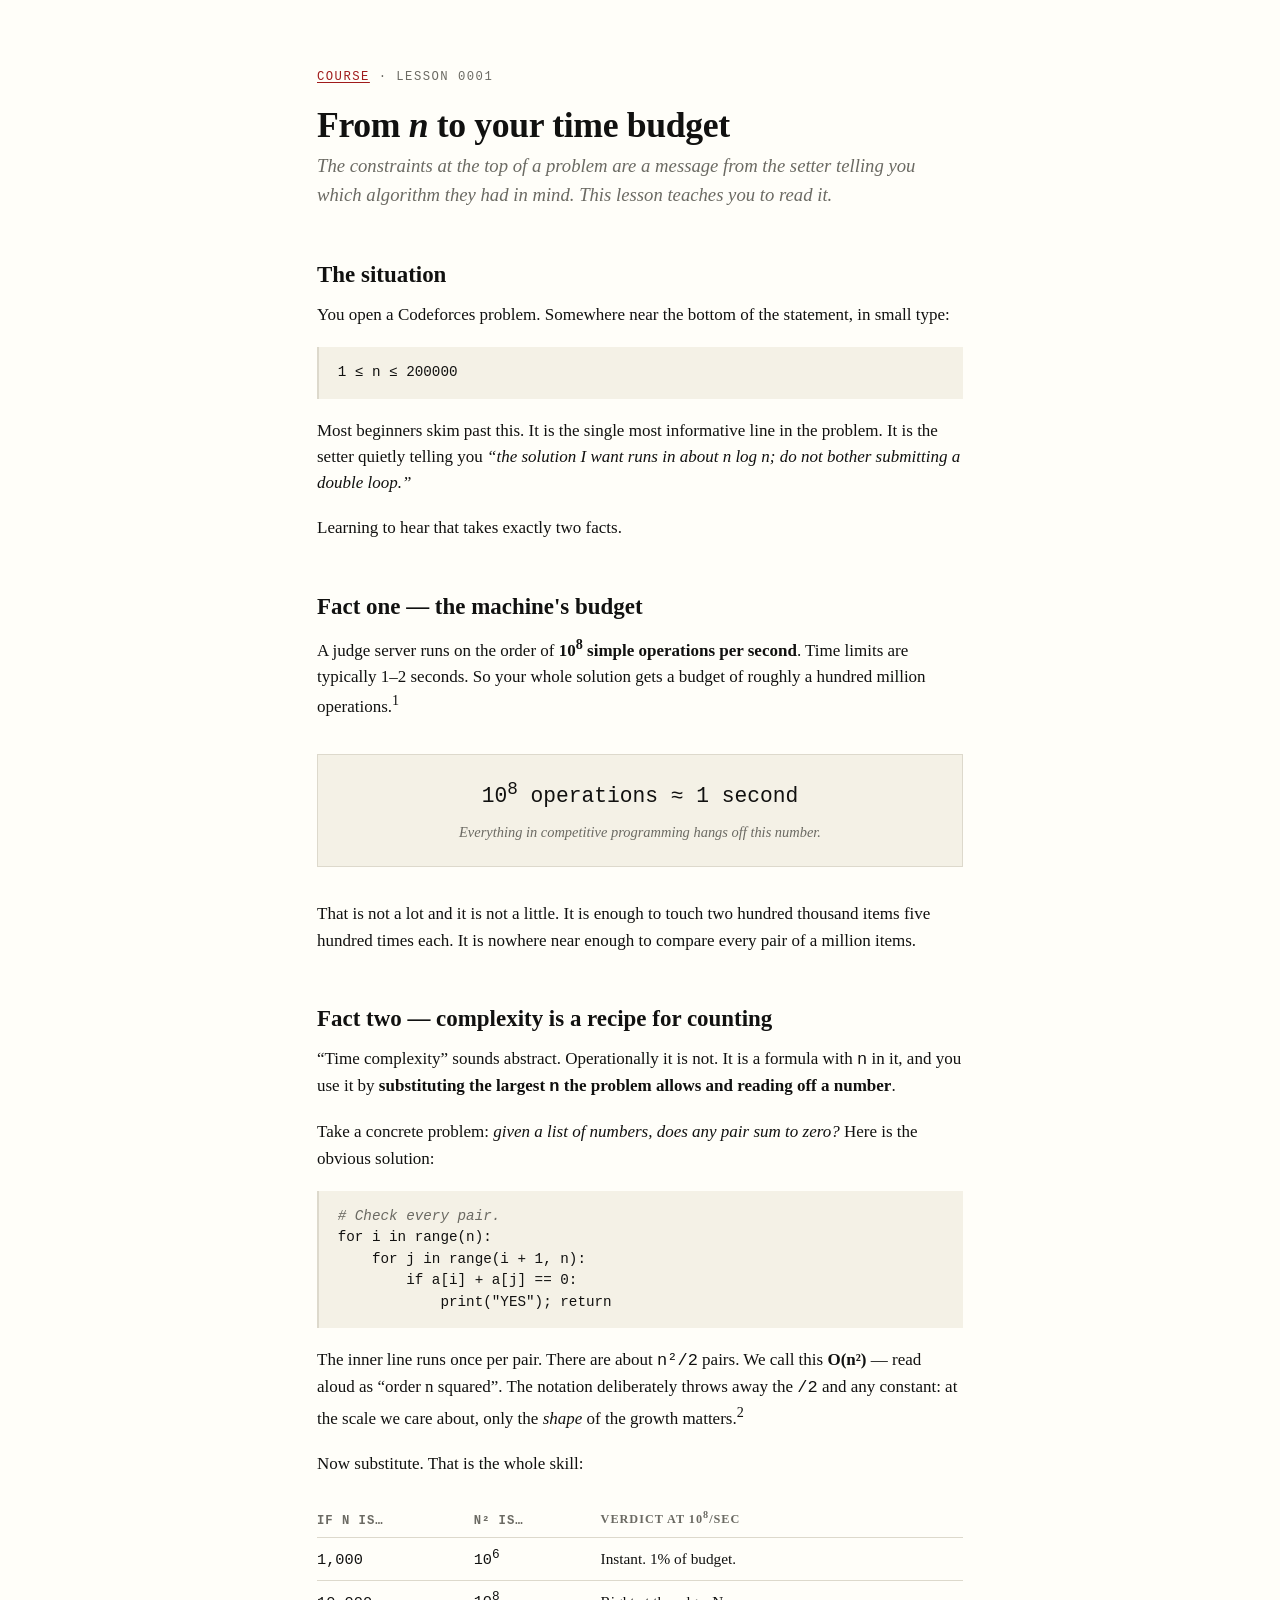
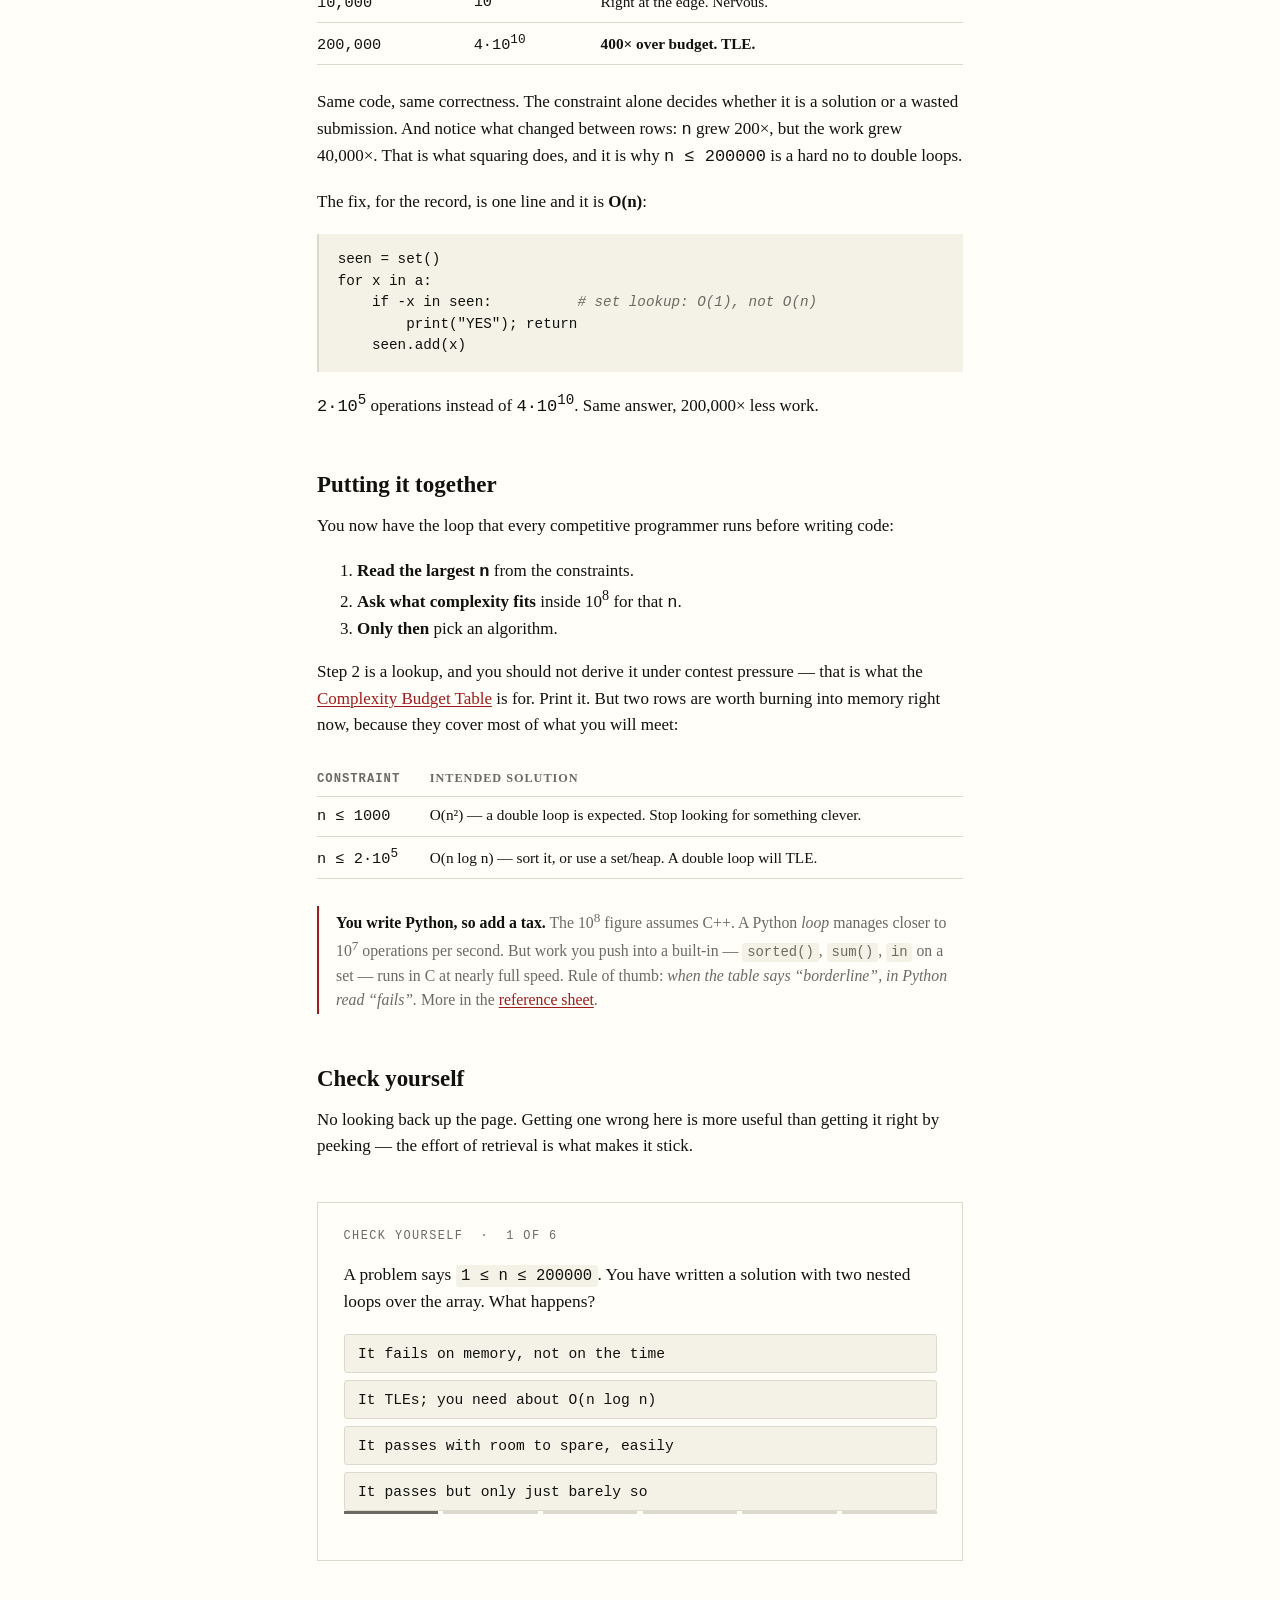
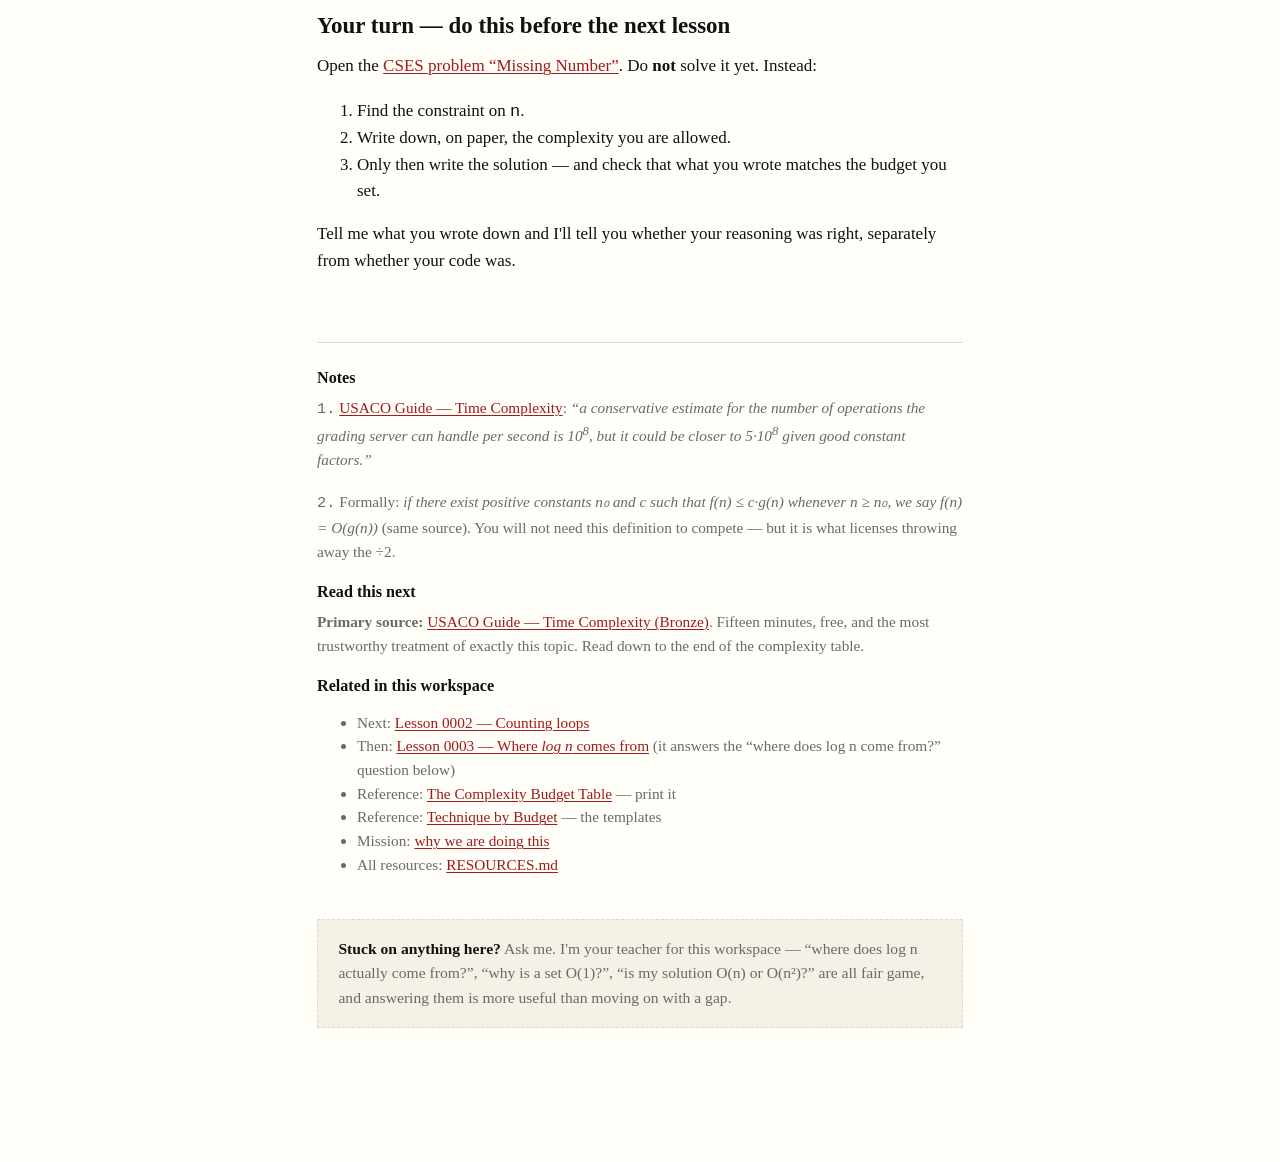
==== lessons/0001-from-n-to-your-time-budget.html @ 490d32ed "Initial app" ====
<!DOCTYPE html>
<html lang="en">
<head>
<meta charset="utf-8">
<meta name="viewport" content="width=device-width, initial-scale=1">
<title>Lesson 0001 · From n to your time budget</title>
<link rel="stylesheet" href="../assets/lesson.css">
<link rel="stylesheet" href="../assets/quiz.css">
</head>
<body>

<p class="eyebrow"><a href="../index.html">Course</a> · Lesson 0001</p>
<h1>From <em>n</em> to your time budget</h1>
<p class="subtitle">The constraints at the top of a problem are a message from the setter telling you which algorithm they had in mind. This lesson teaches you to read it.</p>

<h2>The situation</h2>

<p>You open a Codeforces problem. Somewhere near the bottom of the statement, in small type:</p>

<pre><code>1 ≤ n ≤ 200000</code></pre>

<p>Most beginners skim past this. It is the single most informative line in the problem. It is the setter quietly telling you <em>“the solution I want runs in about n log n; do not bother submitting a double loop.”</em></p>

<p>Learning to hear that takes exactly two facts.</p>

<h2>Fact one — the machine's budget</h2>

<p>A judge server runs on the order of <strong>10<sup>8</sup> simple operations per second</strong>. Time limits are typically 1–2 seconds. So your whole solution gets a budget of roughly a hundred million operations.<sup>1</sup></p>

<div class="keystone">
  <span class="big">10<sup>8</sup> operations ≈ 1 second</span>
  <span class="cap">Everything in competitive programming hangs off this number.</span>
</div>

<p>That is not a lot and it is not a little. It is enough to touch two hundred thousand items five hundred times each. It is nowhere near enough to compare every pair of a million items.</p>

<h2>Fact two — complexity is a recipe for counting</h2>

<p>“Time complexity” sounds abstract. Operationally it is not. It is a formula with <span class="mono">n</span> in it, and you use it by <strong>substituting the largest <span class="mono">n</span> the problem allows and reading off a number</strong>.</p>

<p>Take a concrete problem: <em>given a list of numbers, does any pair sum to zero?</em> Here is the obvious solution:</p>

<pre><code><span class="cmt"># Check every pair.</span>
for i in range(n):
    for j in range(i + 1, n):
        if a[i] + a[j] == 0:
            print("YES"); return</code></pre>

<p>The inner line runs once per pair. There are about <span class="mono">n²/2</span> pairs. We call this <strong>O(n²)</strong> — read aloud as “order n squared”. The notation deliberately throws away the <span class="mono">/2</span> and any constant: at the scale we care about, only the <em>shape</em> of the growth matters.<sup>2</sup></p>

<p>Now substitute. That is the whole skill:</p>

<div class="table-scroll">
<table>
  <thead><tr><th class="num">If n is…</th><th class="num">n² is…</th><th>Verdict at 10<sup>8</sup>/sec</th></tr></thead>
  <tbody>
    <tr><td class="num">1,000</td><td class="num">10<sup>6</sup></td><td>Instant. 1% of budget.</td></tr>
    <tr><td class="num">10,000</td><td class="num">10<sup>8</sup></td><td>Right at the edge. Nervous.</td></tr>
    <tr><td class="num">200,000</td><td class="num">4·10<sup>10</sup></td><td><strong>400× over budget. TLE.</strong></td></tr>
  </tbody>
</table>
</div>

<p>Same code, same correctness. The constraint alone decides whether it is a solution or a wasted submission. And notice what changed between rows: <span class="mono">n</span> grew 200×, but the work grew 40,000×. That is what squaring does, and it is why <span class="mono">n ≤ 200000</span> is a hard no to double loops.</p>

<p>The fix, for the record, is one line and it is <strong>O(n)</strong>:</p>

<pre><code>seen = set()
for x in a:
    if -x in seen:          <span class="cmt"># set lookup: O(1), not O(n)</span>
        print("YES"); return
    seen.add(x)</code></pre>

<p><span class="mono">2·10<sup>5</sup></span> operations instead of <span class="mono">4·10<sup>10</sup></span>. Same answer, 200,000× less work.</p>

<h2>Putting it together</h2>

<p>You now have the loop that every competitive programmer runs before writing code:</p>

<ol>
  <li><strong>Read the largest <span class="mono">n</span></strong> from the constraints.</li>
  <li><strong>Ask what complexity fits</strong> inside 10<sup>8</sup> for that <span class="mono">n</span>.</li>
  <li><strong>Only then</strong> pick an algorithm.</li>
</ol>

<p>Step 2 is a lookup, and you should not derive it under contest pressure — that is what the <a href="../reference/complexity-budget.html">Complexity Budget Table</a> is for. Print it. But two rows are worth burning into memory right now, because they cover most of what you will meet:</p>

<div class="table-scroll">
<table>
  <thead><tr><th class="num">Constraint</th><th>Intended solution</th></tr></thead>
  <tbody>
    <tr><td class="num">n ≤ 1000</td><td>O(n²) — a double loop is expected. Stop looking for something clever.</td></tr>
    <tr><td class="num">n ≤ 2·10<sup>5</sup></td><td>O(n log n) — sort it, or use a set/heap. A double loop will TLE.</td></tr>
  </tbody>
</table>
</div>

<p class="note">
<strong>You write Python, so add a tax.</strong> The 10<sup>8</sup> figure assumes C++. A Python <em>loop</em> manages closer to 10<sup>7</sup> operations per second. But work you push into a built-in — <code>sorted()</code>, <code>sum()</code>, <code>in</code> on a set — runs in C at nearly full speed. Rule of thumb: <em>when the table says “borderline”, in Python read “fails”.</em> More in the <a href="../reference/complexity-budget.html#the-python-tax">reference sheet</a>.
</p>

<h2>Check yourself</h2>

<p>No looking back up the page. Getting one wrong here is more useful than getting it right by peeking — the effort of retrieval is what makes it stick.</p>

<div class="quiz" data-quiz='[
  {
    "q": "A problem says <code>1 ≤ n ≤ 200000</code>. You have written a solution with two nested loops over the array. What happens?",
    "opts": [
      "It TLEs; you need about O(n log n)",
      "It passes with room to spare, easily",
      "It passes but only just barely so",
      "It fails on memory, not on the time"
    ],
    "a": 0,
    "why": "n² = 4·10<sup>10</sup>, roughly 400× the ~10<sup>8</sup> budget — and that is before Python&rsquo;s own tax. n ≤ 2·10<sup>5</sup> is the classic signal for an O(n log n) intended solution."
  },
  {
    "q": "A problem says <code>1 ≤ n ≤ 1000</code>. What is the setter most likely telling you?",
    "opts": [
      "A double loop is the intended solution",
      "You must find a linear-time solution here",
      "A binary search is needed on the answer",
      "Only a closed-form formula will pass it"
    ],
    "a": 0,
    "why": "1000² = 10<sup>6</sup>, one percent of the budget. A small n is a deliberate gift: the setter is telling you not to bother being clever."
  },
  {
    "q": "Your solution is O(n log n). The constraint is <code>n ≤ 5·10<sup>5</sup></code>. Roughly how many operations is that?",
    "opts": [
      "About 10<sup>7</sup> — comfortably inside budget",
      "About 10<sup>11</sup> — far outside the budget",
      "About 10<sup>3</sup> — far too small to matter",
      "About 10<sup>9</sup> — slightly over the budget"
    ],
    "a": 0,
    "why": "log₂(5·10<sup>5</sup>) ≈ 19, so n log n ≈ 5·10<sup>5</sup> × 19 ≈ 10<sup>7</sup>. Note how gentle the log factor is — it multiplies by ~19, where squaring would multiply by 500,000."
  },
  {
    "q": "Why does O(n²) drop the ÷2, when the pair-checking loop really runs only n²/2 times?",
    "opts": [
      "The growth shape decides, not the constant",
      "The division is a rounding error in code",
      "Because Python halves the loop count too",
      "Judges always double the time limit for it"
    ],
    "a": 0,
    "why": "Big O captures how cost <em>grows</em> with n. Halving 4·10<sup>10</sup> still leaves you 200× over budget — the constant never rescues a wrong complexity class, so the notation ignores it."
  },
  {
    "q": "You need to check membership repeatedly inside a loop over n items. Which line keeps the whole thing O(n) in Python?",
    "opts": [
      "<code>if x in seen_set:</code>",
      "<code>if x in seen_list:</code>",
      "<code>if seen_list.count(x):</code>",
      "<code>if x in tuple(seen):</code>"
    ],
    "a": 0,
    "why": "A set lookup is O(1); scanning a list is O(n), which turns your loop into O(n²) invisibly. This is the single most common way Python beginners TLE — the code looks identical."
  },
  {
    "q": "Constraints say <code>n ≤ 10<sup>18</sup></code>. What does this almost certainly mean?",
    "opts": [
      "No loop over n; use maths or binary search",
      "Use a linear pass but with fast input reading",
      "Sort the input first and then scan it once",
      "Store all values inside a set and look them up"
    ],
    "a": 0,
    "why": "You cannot even <em>count</em> to 10<sup>18</sup>. When n is astronomically large, n is a value to compute with, not a collection to iterate — the answer is O(log n) or O(1)."
  }
]'></div>

<h2>Your turn — do this before the next lesson</h2>

<p>Open the <a href="https://cses.fi/problemset/task/1083">CSES problem “Missing Number”</a>. Do <strong>not</strong> solve it yet. Instead:</p>

<ol>
  <li>Find the constraint on <span class="mono">n</span>.</li>
  <li>Write down, on paper, the complexity you are allowed.</li>
  <li>Only then write the solution — and check that what you wrote matches the budget you set.</li>
</ol>

<p>Tell me what you wrote down and I'll tell you whether your reasoning was right, separately from whether your code was.</p>

<div class="footer">
  <h3>Notes</h3>
  <p><span class="mono">1.</span> <a href="https://usaco.guide/bronze/time-comp">USACO Guide — Time Complexity</a>: <em>“a conservative estimate for the number of operations the grading server can handle per second is 10<sup>8</sup>, but it could be closer to 5·10<sup>8</sup> given good constant factors.”</em></p>
  <p><span class="mono">2.</span> Formally: <em>if there exist positive constants n₀ and c such that f(n) ≤ c·g(n) whenever n ≥ n₀, we say f(n) = O(g(n))</em> (same source). You will not need this definition to compete — but it is what licenses throwing away the ÷2.</p>

  <h3>Read this next</h3>
  <p><strong>Primary source:</strong> <a href="https://usaco.guide/bronze/time-comp">USACO Guide — Time Complexity (Bronze)</a>. Fifteen minutes, free, and the most trustworthy treatment of exactly this topic. Read down to the end of the complexity table.</p>

  <h3>Related in this workspace</h3>
  <ul>
    <li>Next: <a href="0002-counting-loops.html">Lesson 0002 — Counting loops</a></li>
    <li>Then: <a href="0003-where-log-n-comes-from.html">Lesson 0003 — Where <em>log n</em> comes from</a> (it answers the “where does log n come from?” question below)</li>
    <li>Reference: <a href="../reference/complexity-budget.html">The Complexity Budget Table</a> — print it</li>
    <li>Reference: <a href="../reference/technique-by-budget.html">Technique by Budget</a> — the templates</li>
    <li>Mission: <a href="../MISSION.md">why we are doing this</a></li>
    <li>All resources: <a href="../RESOURCES.md">RESOURCES.md</a></li>
  </ul>

  <div class="ask">
    <strong>Stuck on anything here?</strong> Ask me. I'm your teacher for this workspace — “where does log n actually come from?”, “why is a set O(1)?”, “is my solution O(n) or O(n²)?” are all fair game, and answering them is more useful than moving on with a gap.
  </div>
</div>

<script src="../assets/quiz.js"></script>
</body>
</html>
---- assets/lesson.css ----
/* Shared stylesheet for the competitive-programming teaching workspace.
   Every lesson and reference doc links this. Tufte-influenced: one column,
   generous measure, sidenotes, restrained colour. Prints cleanly. */

:root {
  --bg:        #fffef9;
  --fg:        #111110;
  --muted:     #6b6a63;
  --rule:      #ddd9cc;
  --accent:    #a01b1b;   /* used sparingly: emphasis, links */
  --code-bg:   #f4f1e6;
  --ok:        #17603a;
  --ok-bg:     #e6f2ea;
  --bad:       #a01b1b;
  --bad-bg:    #f7e9e9;
  --measure:   38rem;
}

@media (prefers-color-scheme: dark) {
  :root {
    --bg:      #14140f;
    --fg:      #e8e6dd;
    --muted:   #97948a;
    --rule:    #33322b;
    --accent:  #e58585;
    --code-bg: #1f1e18;
    --ok:      #7fd0a4;
    --ok-bg:   #17281f;
    --bad:     #e58585;
    --bad-bg:  #2b1c1c;
  }
}

html { font-size: 17px; -webkit-text-size-adjust: 100%; }

body {
  background: var(--bg);
  color: var(--fg);
  font-family: "Iowan Old Style", "Palatino Linotype", Palatino, Georgia, serif;
  line-height: 1.55;
  margin: 0 auto;
  padding: 4rem 1.5rem 8rem;
  max-width: var(--measure);
}

/* ---- Typography ---- */

h1, h2, h3 { font-weight: 600; line-height: 1.2; }
h1 { font-size: 2.1rem; margin: 0 0 .3rem; letter-spacing: -0.01em; }
h2 { font-size: 1.35rem; margin: 3rem 0 .8rem; }
h3 { font-size: 1.05rem; margin: 2rem 0 .5rem; }

.subtitle {
  font-style: italic;
  color: var(--muted);
  font-size: 1.1rem;
  margin: 0 0 2.5rem;
}

.eyebrow {
  font-family: ui-monospace, "SF Mono", Menlo, monospace;
  font-size: .72rem;
  letter-spacing: .12em;
  text-transform: uppercase;
  color: var(--muted);
  margin: 0 0 1rem;
}

p { margin: 0 0 1.1rem; }

a { color: var(--accent); text-decoration-thickness: 1px; text-underline-offset: 2px; }

strong { font-weight: 600; }

hr {
  border: 0;
  border-top: 1px solid var(--rule);
  margin: 3rem 0;
}

/* ---- Code ---- */

code, pre, .mono, .num {
  font-family: ui-monospace, "SF Mono", Menlo, Consolas, monospace;
}

code { font-size: .88em; background: var(--code-bg); padding: .1em .35em; border-radius: 3px; }

pre {
  background: var(--code-bg);
  border-left: 2px solid var(--rule);
  padding: .9rem 1.1rem;
  overflow-x: auto;
  font-size: .84rem;
  line-height: 1.5;
  margin: 0 0 1.1rem;
}
pre code { background: none; padding: 0; font-size: inherit; }

.cmt { color: var(--muted); font-style: italic; }

/* ---- Notes & callouts ---- */

.note {
  border-left: 2px solid var(--accent);
  padding: .1rem 0 .1rem 1rem;
  margin: 1.6rem 0;
  color: var(--muted);
  font-size: .93rem;
}
.note strong { color: var(--fg); }

.keystone {
  background: var(--code-bg);
  border: 1px solid var(--rule);
  padding: 1.2rem 1.4rem;
  margin: 2rem 0;
  text-align: center;
}
.keystone .big {
  font-family: ui-monospace, Menlo, monospace;
  font-size: 1.25rem;
  display: block;
  margin-bottom: .4rem;
}
.keystone .cap { font-size: .85rem; color: var(--muted); font-style: italic; }

/* ---- Tables ---- */

table {
  border-collapse: collapse;
  width: 100%;
  font-size: .9rem;
  margin: 1.4rem 0;
}
th, td {
  text-align: left;
  padding: .4rem .6rem .4rem 0;
  border-bottom: 1px solid var(--rule);
  vertical-align: baseline;
}
th {
  font-size: .72rem;
  text-transform: uppercase;
  letter-spacing: .08em;
  color: var(--muted);
  font-weight: 600;
  border-bottom-width: 1.5px;
}
td.num, th.num { font-family: ui-monospace, Menlo, monospace; white-space: nowrap; }
tbody tr:hover { background: var(--code-bg); }

.table-scroll { overflow-x: auto; margin: 1.4rem 0; }
.table-scroll table { margin: 0; }

/* ---- Footer / navigation ---- */

.footer {
  margin-top: 4rem;
  padding-top: 1.5rem;
  border-top: 1px solid var(--rule);
  font-size: .9rem;
  color: var(--muted);
}
.footer a { color: var(--accent); }
.footer h3 { margin-top: 0; font-size: .95rem; color: var(--fg); }

.ask {
  background: var(--code-bg);
  border: 1px dashed var(--rule);
  padding: 1rem 1.2rem;
  margin: 2.5rem 0 0;
  font-size: .92rem;
  color: var(--muted);
}
.ask strong { color: var(--fg); }

/* ---- Print ---- */

@media print {
  :root {
    --bg: #fff; --fg: #000; --muted: #444; --rule: #bbb;
    --code-bg: #f2f2f2; --accent: #000;
  }
  body { max-width: none; padding: 0; font-size: 11pt; }
  .quiz, .ask, .noprint { display: none !important; }
  a { text-decoration: none; }
  table { page-break-inside: avoid; }
  h2 { page-break-after: avoid; }
}
---- assets/quiz.css ----
/* Styles for the quiz widget in quiz.js. Depends on the variables in lesson.css. */

.quiz {
  border: 1px solid var(--rule);
  background: var(--bg);
  padding: 1.4rem 1.5rem 1.6rem;
  margin: 2.5rem 0;
}

.quiz-head {
  font-family: ui-monospace, Menlo, monospace;
  font-size: .7rem;
  letter-spacing: .12em;
  text-transform: uppercase;
  color: var(--muted);
  margin-bottom: 1rem;
}

.quiz-q { font-size: 1.02rem; margin: 0 0 1.1rem; }
.quiz-q code { font-size: .9em; }

.quiz-opts { display: flex; flex-direction: column; gap: .45rem; }

.quiz-opt {
  font-family: ui-monospace, Menlo, monospace;
  font-size: .86rem;
  text-align: left;
  padding: .6rem .8rem;
  background: var(--code-bg);
  color: var(--fg);
  border: 1px solid var(--rule);
  border-radius: 3px;
  cursor: pointer;
  transition: background .12s, border-color .12s;
}
.quiz-opt:hover:not(:disabled) { border-color: var(--accent); }
.quiz-opt:disabled { cursor: default; opacity: .55; }
.quiz-opt.right { background: var(--ok-bg); border-color: var(--ok); color: var(--fg); opacity: 1; }
.quiz-opt.wrong { background: var(--bad-bg); border-color: var(--bad); color: var(--fg); opacity: 1; }

.quiz-fb {
  margin-top: 1.1rem;
  padding-left: .9rem;
  border-left: 2px solid var(--rule);
  font-size: .9rem;
  color: var(--muted);
}
.quiz-fb.ok { border-left-color: var(--ok); }
.quiz-fb.no { border-left-color: var(--bad); }

.quiz-verdict {
  display: block;
  font-family: ui-monospace, Menlo, monospace;
  font-size: .7rem;
  letter-spacing: .1em;
  text-transform: uppercase;
  margin-bottom: .35rem;
}
.quiz-fb.ok .quiz-verdict { color: var(--ok); }
.quiz-fb.no .quiz-verdict { color: var(--bad); }
.quiz-why code { font-size: .88em; }

.quiz-next {
  margin-top: 1.2rem;
  font-family: ui-monospace, Menlo, monospace;
  font-size: .8rem;
  background: none;
  border: none;
  border-bottom: 1px solid var(--accent);
  color: var(--accent);
  padding: .2rem 0;
  cursor: pointer;
}
.quiz-next:hover { border-bottom-width: 2px; }

.quiz-meter { display: flex; gap: .3rem; margin-bottom: 1.1rem; }
.quiz-dot {
  height: 3px; flex: 1;
  background: var(--rule);
}
.quiz-dot.done { background: var(--accent); }
.quiz-dot.here { background: var(--muted); }

.quiz-score {
  font-family: ui-monospace, Menlo, monospace;
  font-size: 2rem;
  margin: 0 0 .4rem;
}
.quiz-verdict-final { font-style: italic; color: var(--muted); margin: 0; }
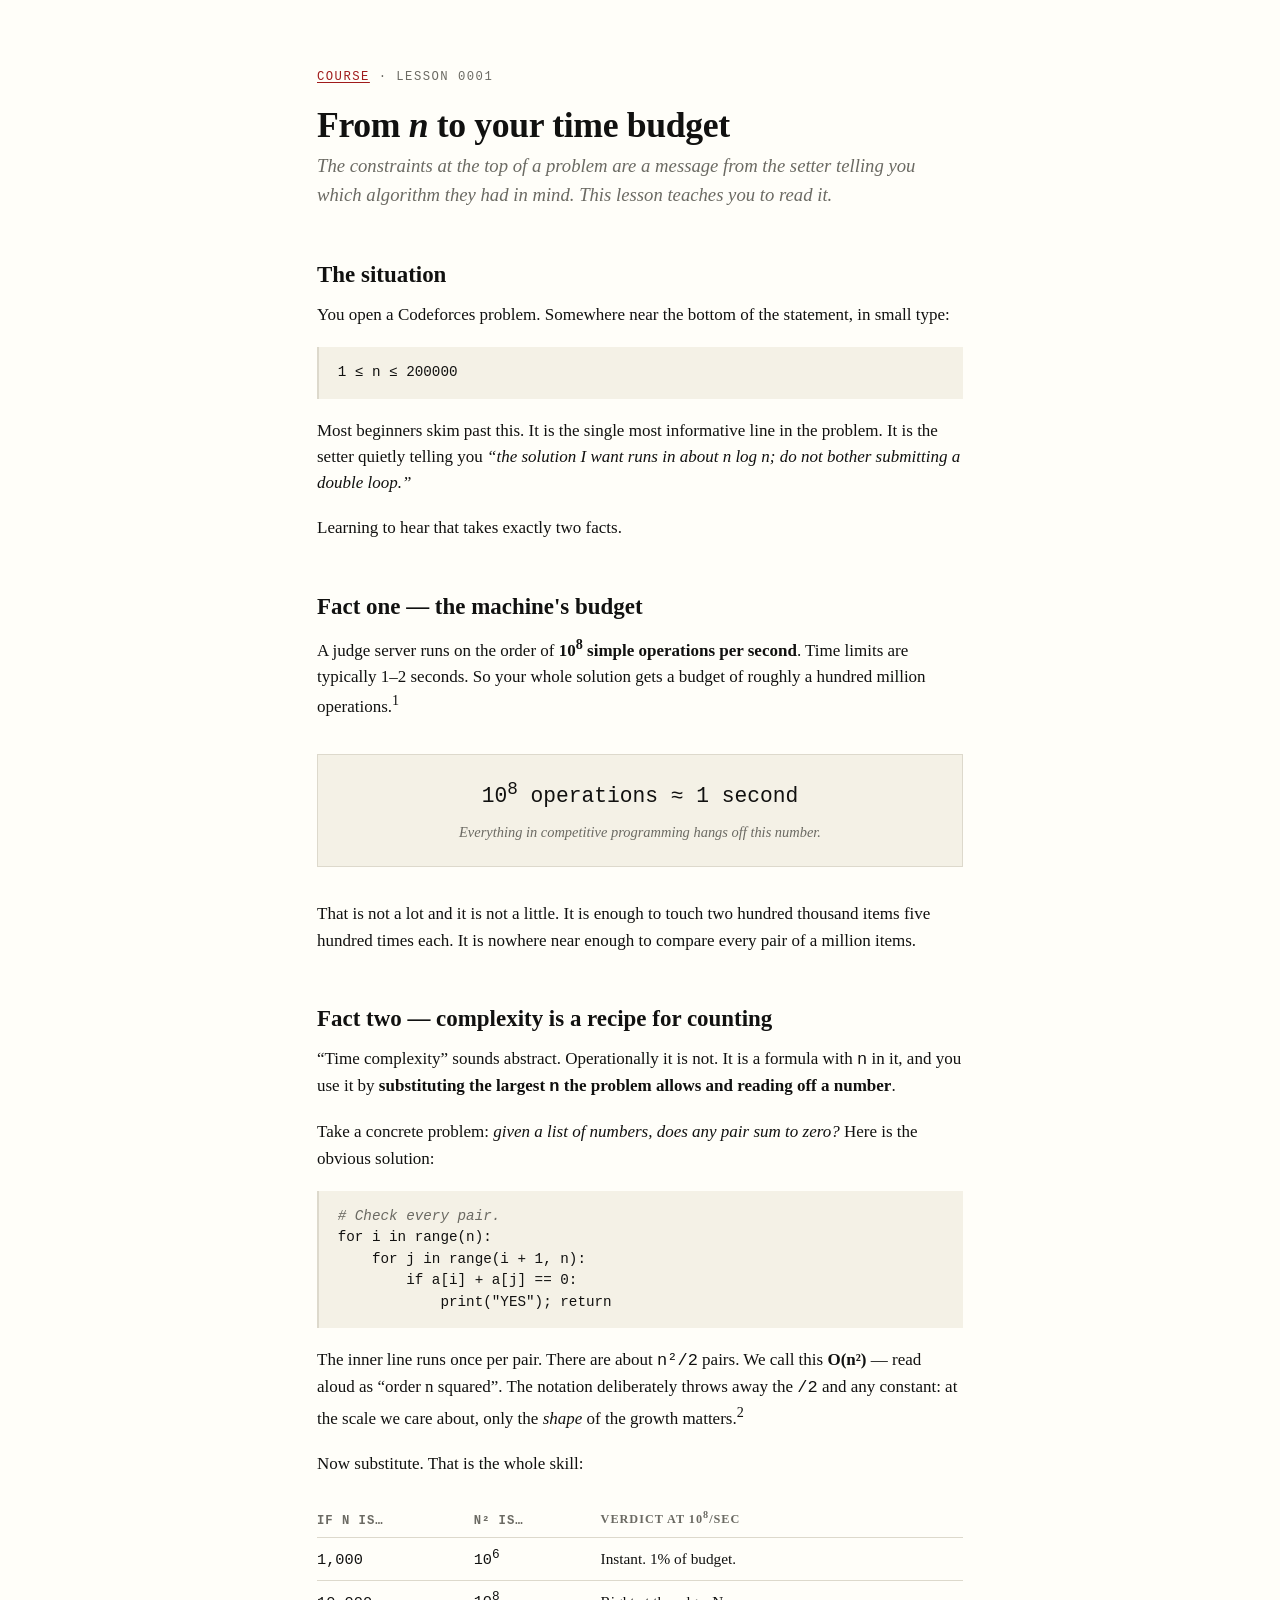
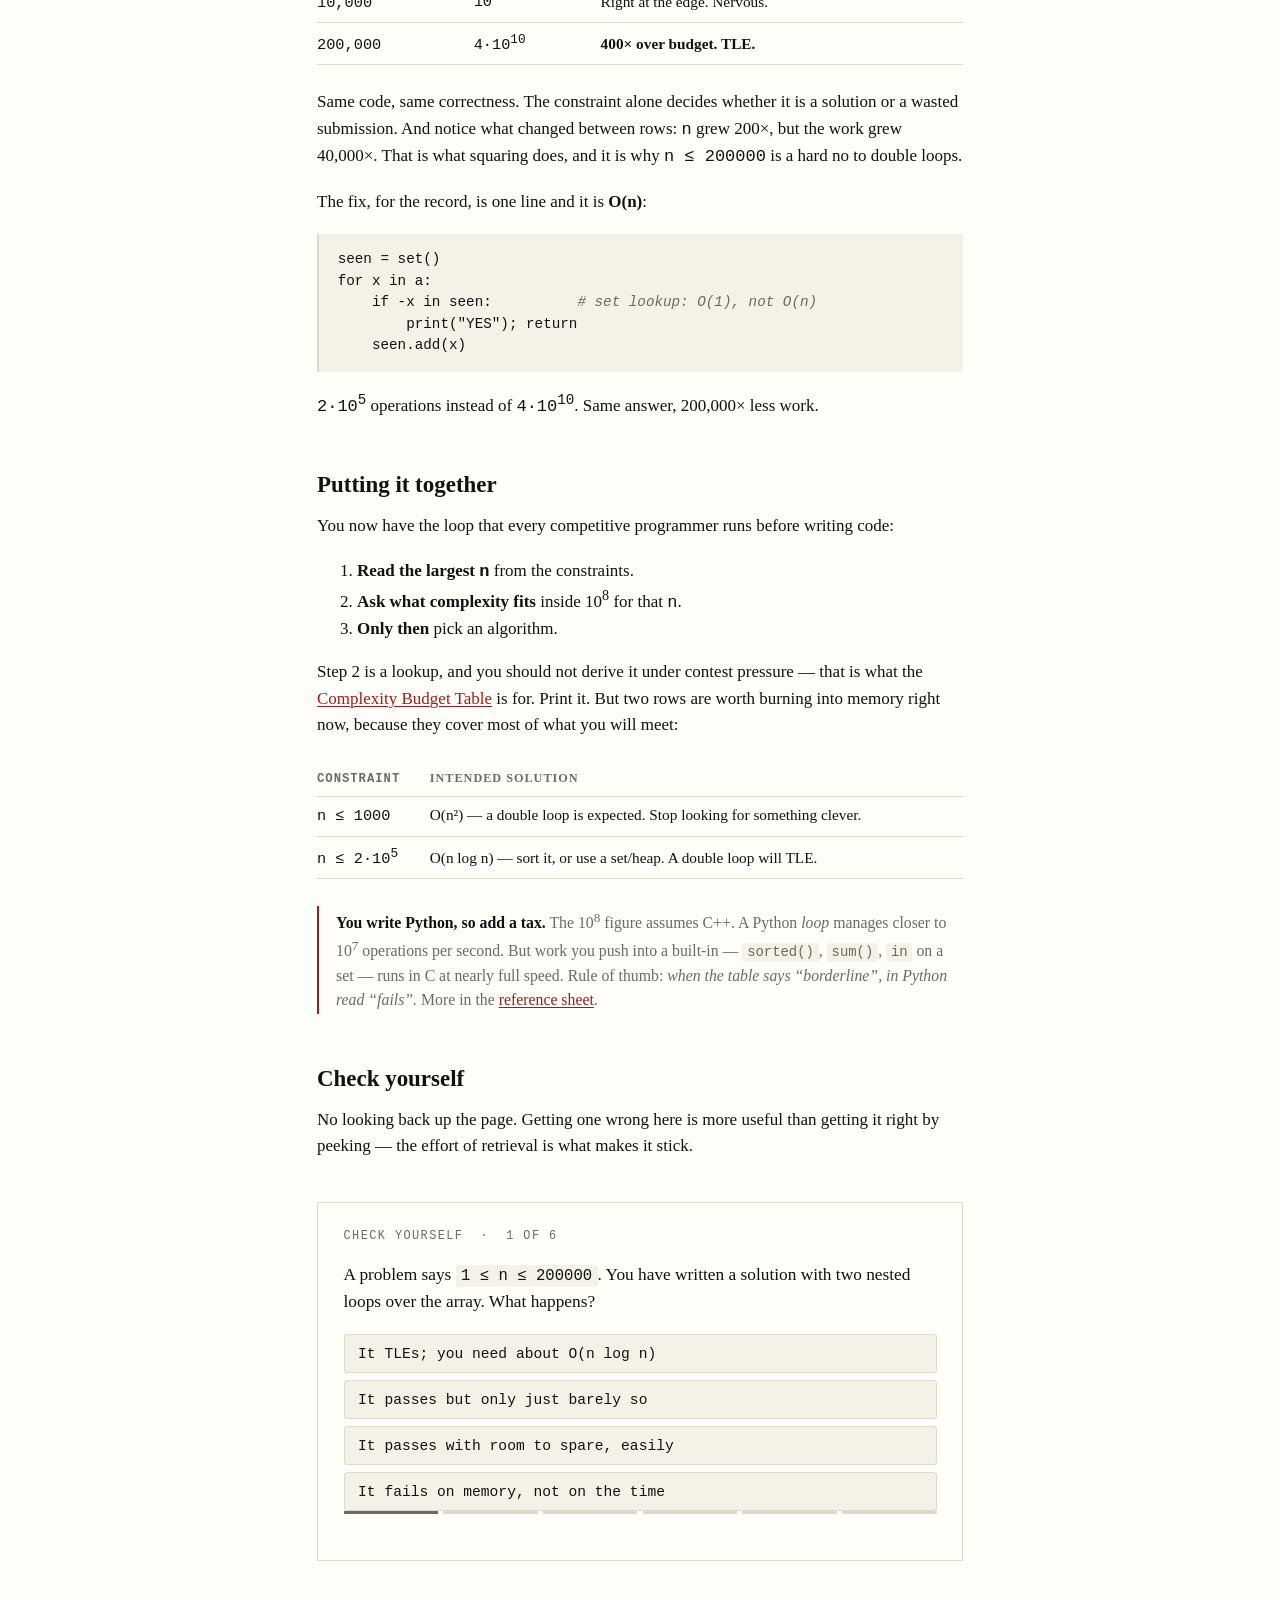
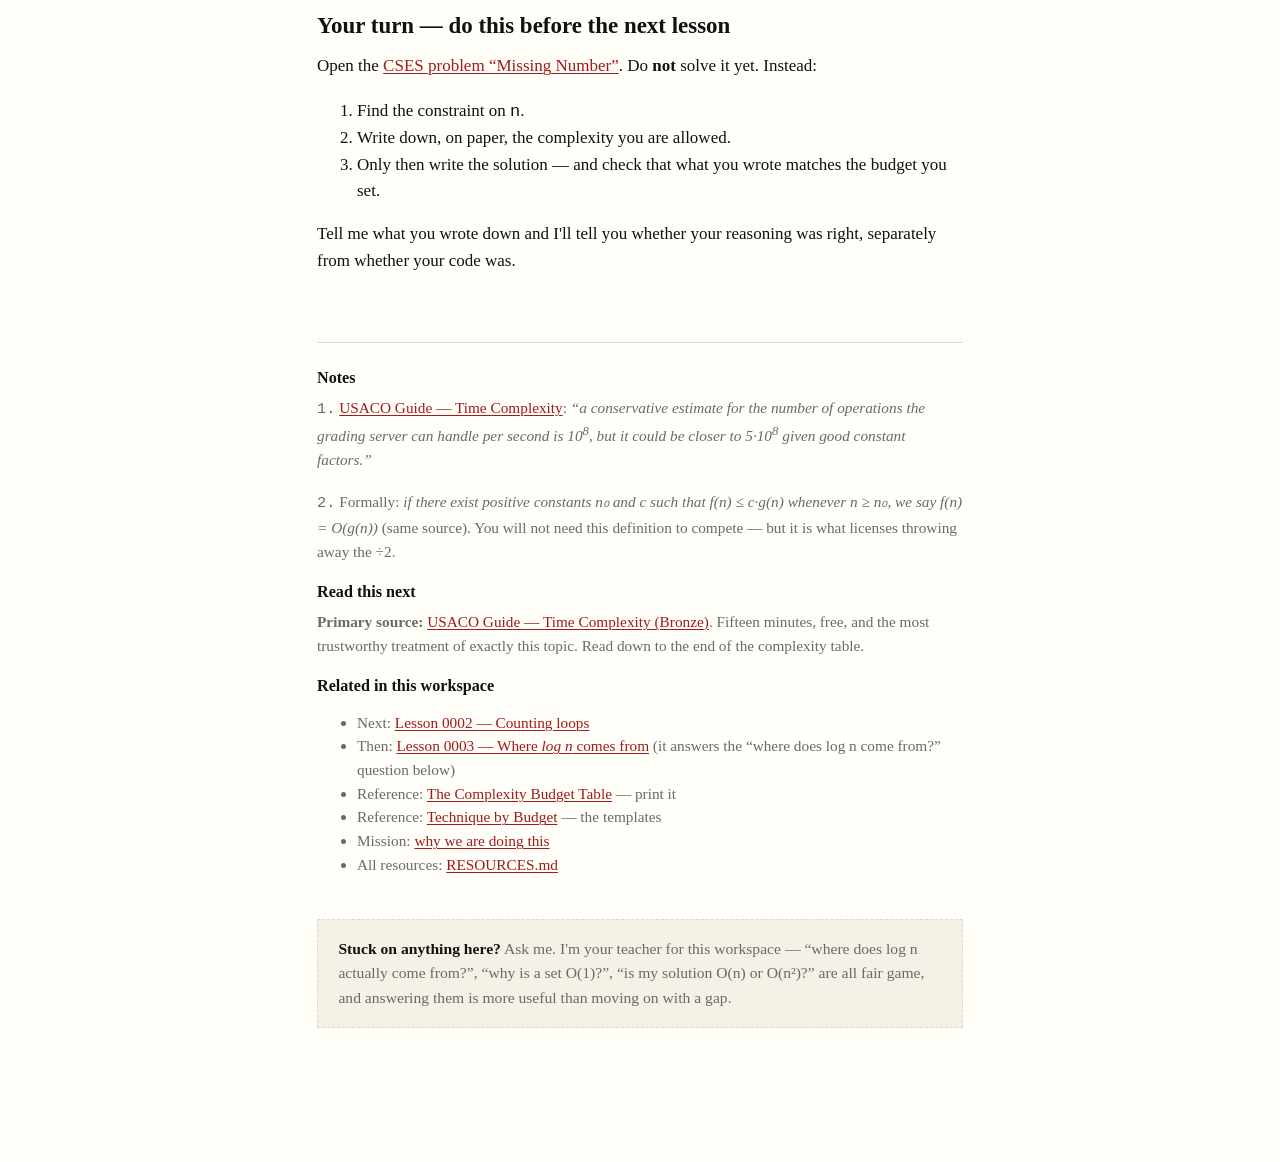
==== commit 77d6ce62: "feat: add favicon and link it from every page" ====
--- a/lessons/0001-from-n-to-your-time-budget.html
+++ b/lessons/0001-from-n-to-your-time-budget.html
@@ -4,6 +4,7 @@
 <meta charset="utf-8">
 <meta name="viewport" content="width=device-width, initial-scale=1">
 <title>Lesson 0001 · From n to your time budget</title>
+<link rel="icon" href="../assets/favicon.svg">
 <link rel="stylesheet" href="../assets/lesson.css">
 <link rel="stylesheet" href="../assets/quiz.css">
 </head>
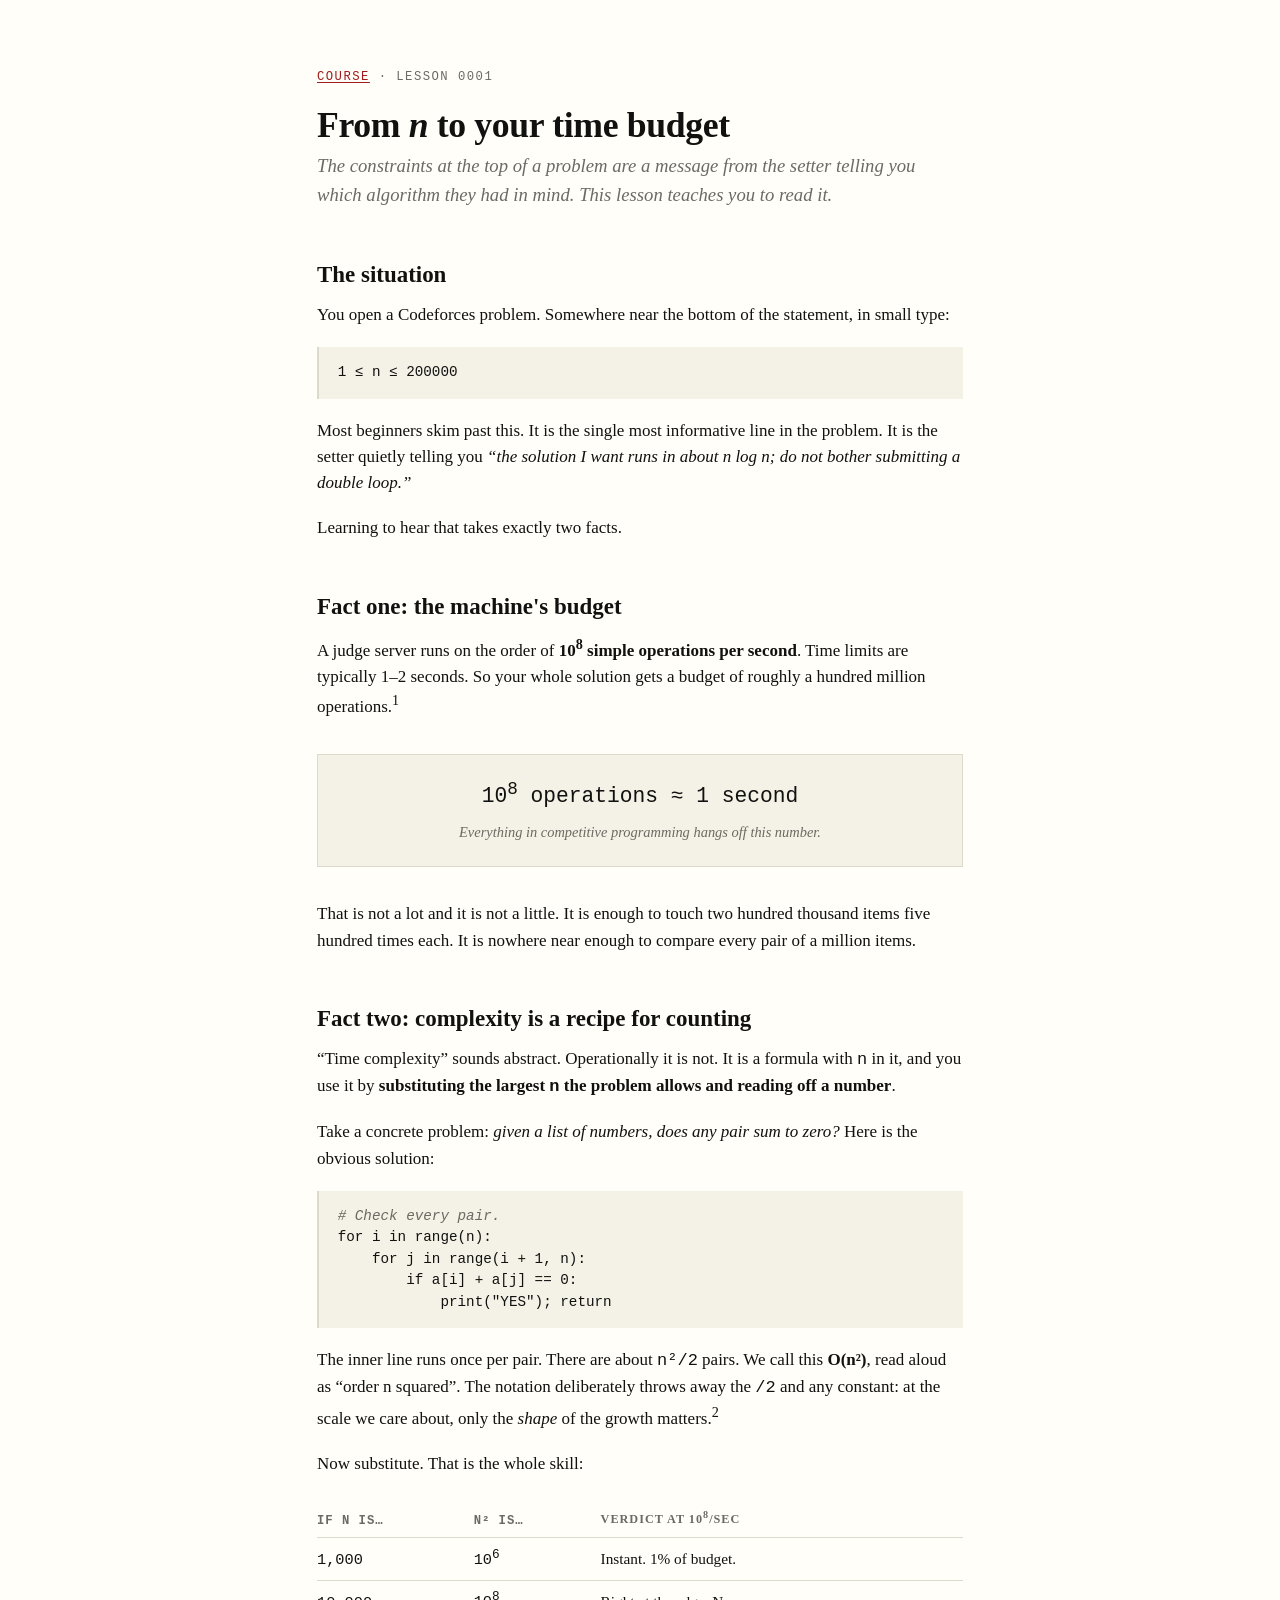
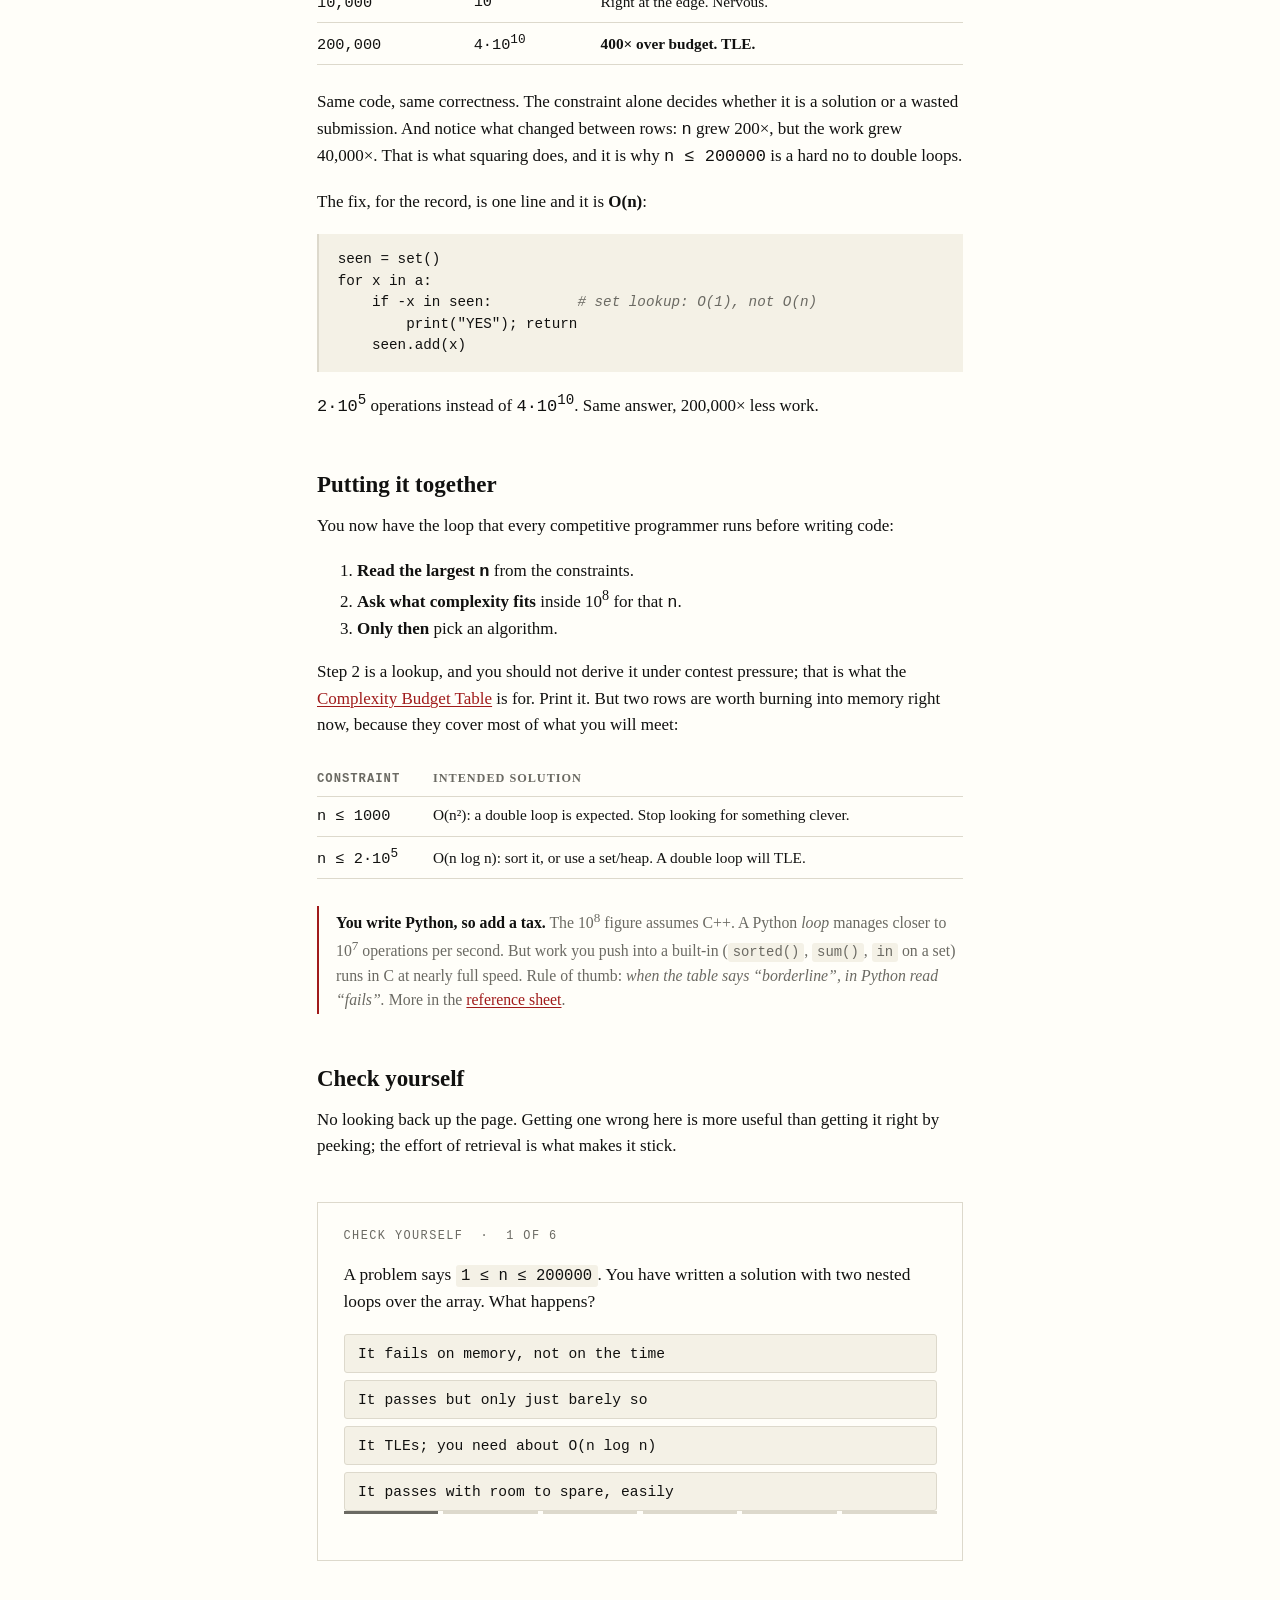
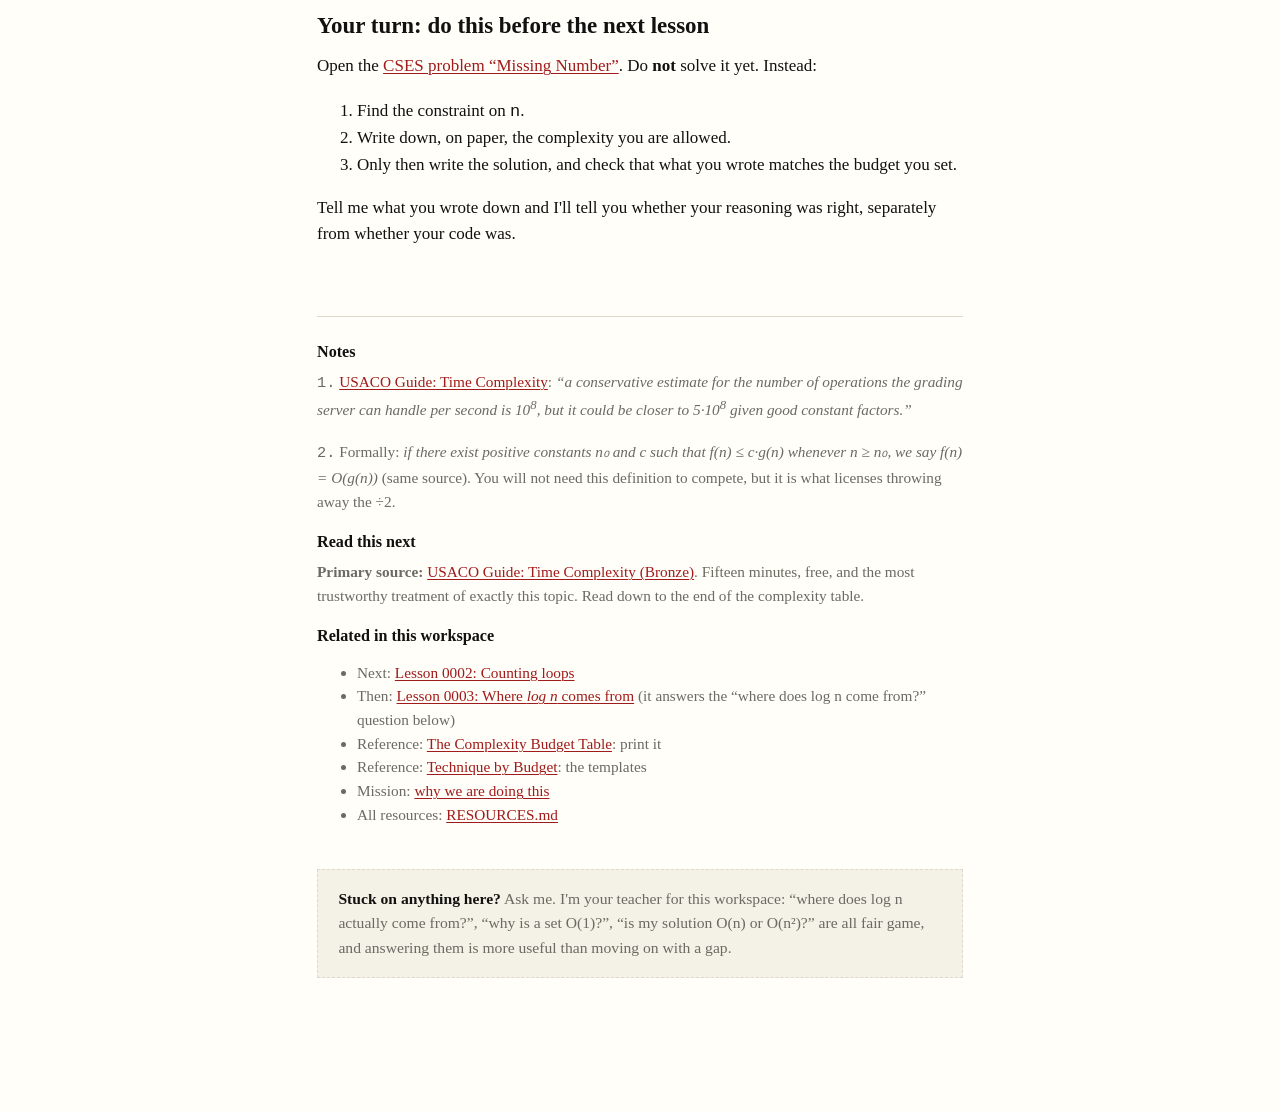
==== commit d6a5a835: "docs: expand README and hub index, and drop em-dashes from lesson prose" ====
--- a/lessons/0001-from-n-to-your-time-budget.html
+++ b/lessons/0001-from-n-to-your-time-budget.html
@@ -24,7 +24,7 @@
 
 <p>Learning to hear that takes exactly two facts.</p>
 
-<h2>Fact one — the machine's budget</h2>
+<h2>Fact one: the machine's budget</h2>
 
 <p>A judge server runs on the order of <strong>10<sup>8</sup> simple operations per second</strong>. Time limits are typically 1–2 seconds. So your whole solution gets a budget of roughly a hundred million operations.<sup>1</sup></p>
 
@@ -35,7 +35,7 @@
 
 <p>That is not a lot and it is not a little. It is enough to touch two hundred thousand items five hundred times each. It is nowhere near enough to compare every pair of a million items.</p>
 
-<h2>Fact two — complexity is a recipe for counting</h2>
+<h2>Fact two: complexity is a recipe for counting</h2>
 
 <p>“Time complexity” sounds abstract. Operationally it is not. It is a formula with <span class="mono">n</span> in it, and you use it by <strong>substituting the largest <span class="mono">n</span> the problem allows and reading off a number</strong>.</p>
 
@@ -47,7 +47,7 @@
         if a[i] + a[j] == 0:
             print("YES"); return</code></pre>
 
-<p>The inner line runs once per pair. There are about <span class="mono">n²/2</span> pairs. We call this <strong>O(n²)</strong> — read aloud as “order n squared”. The notation deliberately throws away the <span class="mono">/2</span> and any constant: at the scale we care about, only the <em>shape</em> of the growth matters.<sup>2</sup></p>
+<p>The inner line runs once per pair. There are about <span class="mono">n²/2</span> pairs. We call this <strong>O(n²)</strong>, read aloud as “order n squared”. The notation deliberately throws away the <span class="mono">/2</span> and any constant: at the scale we care about, only the <em>shape</em> of the growth matters.<sup>2</sup></p>
 
 <p>Now substitute. That is the whole skill:</p>
 
@@ -84,25 +84,25 @@
   <li><strong>Only then</strong> pick an algorithm.</li>
 </ol>
 
-<p>Step 2 is a lookup, and you should not derive it under contest pressure — that is what the <a href="../reference/complexity-budget.html">Complexity Budget Table</a> is for. Print it. But two rows are worth burning into memory right now, because they cover most of what you will meet:</p>
+<p>Step 2 is a lookup, and you should not derive it under contest pressure; that is what the <a href="../reference/complexity-budget.html">Complexity Budget Table</a> is for. Print it. But two rows are worth burning into memory right now, because they cover most of what you will meet:</p>
 
 <div class="table-scroll">
 <table>
   <thead><tr><th class="num">Constraint</th><th>Intended solution</th></tr></thead>
   <tbody>
-    <tr><td class="num">n ≤ 1000</td><td>O(n²) — a double loop is expected. Stop looking for something clever.</td></tr>
-    <tr><td class="num">n ≤ 2·10<sup>5</sup></td><td>O(n log n) — sort it, or use a set/heap. A double loop will TLE.</td></tr>
+    <tr><td class="num">n ≤ 1000</td><td>O(n²): a double loop is expected. Stop looking for something clever.</td></tr>
+    <tr><td class="num">n ≤ 2·10<sup>5</sup></td><td>O(n log n): sort it, or use a set/heap. A double loop will TLE.</td></tr>
   </tbody>
 </table>
 </div>
 
 <p class="note">
-<strong>You write Python, so add a tax.</strong> The 10<sup>8</sup> figure assumes C++. A Python <em>loop</em> manages closer to 10<sup>7</sup> operations per second. But work you push into a built-in — <code>sorted()</code>, <code>sum()</code>, <code>in</code> on a set — runs in C at nearly full speed. Rule of thumb: <em>when the table says “borderline”, in Python read “fails”.</em> More in the <a href="../reference/complexity-budget.html#the-python-tax">reference sheet</a>.
+<strong>You write Python, so add a tax.</strong> The 10<sup>8</sup> figure assumes C++. A Python <em>loop</em> manages closer to 10<sup>7</sup> operations per second. But work you push into a built-in (<code>sorted()</code>, <code>sum()</code>, <code>in</code> on a set) runs in C at nearly full speed. Rule of thumb: <em>when the table says “borderline”, in Python read “fails”.</em> More in the <a href="../reference/complexity-budget.html#the-python-tax">reference sheet</a>.
 </p>
 
 <h2>Check yourself</h2>
 
-<p>No looking back up the page. Getting one wrong here is more useful than getting it right by peeking — the effort of retrieval is what makes it stick.</p>
+<p>No looking back up the page. Getting one wrong here is more useful than getting it right by peeking; the effort of retrieval is what makes it stick.</p>
 
 <div class="quiz" data-quiz='[
   {
@@ -114,7 +114,7 @@
       "It fails on memory, not on the time"
     ],
     "a": 0,
-    "why": "n² = 4·10<sup>10</sup>, roughly 400× the ~10<sup>8</sup> budget — and that is before Python&rsquo;s own tax. n ≤ 2·10<sup>5</sup> is the classic signal for an O(n log n) intended solution."
+    "why": "n² = 4·10<sup>10</sup>, roughly 400× the ~10<sup>8</sup> budget, and that is before Python&rsquo;s own tax. n ≤ 2·10<sup>5</sup> is the classic signal for an O(n log n) intended solution."
   },
   {
     "q": "A problem says <code>1 ≤ n ≤ 1000</code>. What is the setter most likely telling you?",
@@ -130,13 +130,13 @@
   {
     "q": "Your solution is O(n log n). The constraint is <code>n ≤ 5·10<sup>5</sup></code>. Roughly how many operations is that?",
     "opts": [
-      "About 10<sup>7</sup> — comfortably inside budget",
-      "About 10<sup>11</sup> — far outside the budget",
-      "About 10<sup>3</sup> — far too small to matter",
-      "About 10<sup>9</sup> — slightly over the budget"
-    ],
-    "a": 0,
-    "why": "log₂(5·10<sup>5</sup>) ≈ 19, so n log n ≈ 5·10<sup>5</sup> × 19 ≈ 10<sup>7</sup>. Note how gentle the log factor is — it multiplies by ~19, where squaring would multiply by 500,000."
+      "About 10<sup>7</sup>, comfortably inside budget",
+      "About 10<sup>11</sup>, far outside the budget",
+      "About 10<sup>3</sup>, far too small to matter",
+      "About 10<sup>9</sup>, slightly over the budget"
+    ],
+    "a": 0,
+    "why": "log₂(5·10<sup>5</sup>) ≈ 19, so n log n ≈ 5·10<sup>5</sup> × 19 ≈ 10<sup>7</sup>. Note how gentle the log factor is: it multiplies by ~19, where squaring would multiply by 500,000."
   },
   {
     "q": "Why does O(n²) drop the ÷2, when the pair-checking loop really runs only n²/2 times?",
@@ -147,7 +147,7 @@
       "Judges always double the time limit for it"
     ],
     "a": 0,
-    "why": "Big O captures how cost <em>grows</em> with n. Halving 4·10<sup>10</sup> still leaves you 200× over budget — the constant never rescues a wrong complexity class, so the notation ignores it."
+    "why": "Big O captures how cost <em>grows</em> with n. Halving 4·10<sup>10</sup> still leaves you 200× over budget; the constant never rescues a wrong complexity class, so the notation ignores it."
   },
   {
     "q": "You need to check membership repeatedly inside a loop over n items. Which line keeps the whole thing O(n) in Python?",
@@ -158,7 +158,7 @@
       "<code>if x in tuple(seen):</code>"
     ],
     "a": 0,
-    "why": "A set lookup is O(1); scanning a list is O(n), which turns your loop into O(n²) invisibly. This is the single most common way Python beginners TLE — the code looks identical."
+    "why": "A set lookup is O(1); scanning a list is O(n), which turns your loop into O(n²) invisibly. This is the single most common way Python beginners TLE; the code looks identical."
   },
   {
     "q": "Constraints say <code>n ≤ 10<sup>18</sup></code>. What does this almost certainly mean?",
@@ -169,42 +169,42 @@
       "Store all values inside a set and look them up"
     ],
     "a": 0,
-    "why": "You cannot even <em>count</em> to 10<sup>18</sup>. When n is astronomically large, n is a value to compute with, not a collection to iterate — the answer is O(log n) or O(1)."
+    "why": "You cannot even <em>count</em> to 10<sup>18</sup>. When n is astronomically large, n is a value to compute with, not a collection to iterate; the answer is O(log n) or O(1)."
   }
 ]'></div>
 
-<h2>Your turn — do this before the next lesson</h2>
+<h2>Your turn: do this before the next lesson</h2>
 
 <p>Open the <a href="https://cses.fi/problemset/task/1083">CSES problem “Missing Number”</a>. Do <strong>not</strong> solve it yet. Instead:</p>
 
 <ol>
   <li>Find the constraint on <span class="mono">n</span>.</li>
   <li>Write down, on paper, the complexity you are allowed.</li>
-  <li>Only then write the solution — and check that what you wrote matches the budget you set.</li>
+  <li>Only then write the solution, and check that what you wrote matches the budget you set.</li>
 </ol>
 
 <p>Tell me what you wrote down and I'll tell you whether your reasoning was right, separately from whether your code was.</p>
 
 <div class="footer">
   <h3>Notes</h3>
-  <p><span class="mono">1.</span> <a href="https://usaco.guide/bronze/time-comp">USACO Guide — Time Complexity</a>: <em>“a conservative estimate for the number of operations the grading server can handle per second is 10<sup>8</sup>, but it could be closer to 5·10<sup>8</sup> given good constant factors.”</em></p>
-  <p><span class="mono">2.</span> Formally: <em>if there exist positive constants n₀ and c such that f(n) ≤ c·g(n) whenever n ≥ n₀, we say f(n) = O(g(n))</em> (same source). You will not need this definition to compete — but it is what licenses throwing away the ÷2.</p>
+  <p><span class="mono">1.</span> <a href="https://usaco.guide/bronze/time-comp">USACO Guide: Time Complexity</a>: <em>“a conservative estimate for the number of operations the grading server can handle per second is 10<sup>8</sup>, but it could be closer to 5·10<sup>8</sup> given good constant factors.”</em></p>
+  <p><span class="mono">2.</span> Formally: <em>if there exist positive constants n₀ and c such that f(n) ≤ c·g(n) whenever n ≥ n₀, we say f(n) = O(g(n))</em> (same source). You will not need this definition to compete, but it is what licenses throwing away the ÷2.</p>
 
   <h3>Read this next</h3>
-  <p><strong>Primary source:</strong> <a href="https://usaco.guide/bronze/time-comp">USACO Guide — Time Complexity (Bronze)</a>. Fifteen minutes, free, and the most trustworthy treatment of exactly this topic. Read down to the end of the complexity table.</p>
+  <p><strong>Primary source:</strong> <a href="https://usaco.guide/bronze/time-comp">USACO Guide: Time Complexity (Bronze)</a>. Fifteen minutes, free, and the most trustworthy treatment of exactly this topic. Read down to the end of the complexity table.</p>
 
   <h3>Related in this workspace</h3>
   <ul>
-    <li>Next: <a href="0002-counting-loops.html">Lesson 0002 — Counting loops</a></li>
-    <li>Then: <a href="0003-where-log-n-comes-from.html">Lesson 0003 — Where <em>log n</em> comes from</a> (it answers the “where does log n come from?” question below)</li>
-    <li>Reference: <a href="../reference/complexity-budget.html">The Complexity Budget Table</a> — print it</li>
-    <li>Reference: <a href="../reference/technique-by-budget.html">Technique by Budget</a> — the templates</li>
+    <li>Next: <a href="0002-counting-loops.html">Lesson 0002: Counting loops</a></li>
+    <li>Then: <a href="0003-where-log-n-comes-from.html">Lesson 0003: Where <em>log n</em> comes from</a> (it answers the “where does log n come from?” question below)</li>
+    <li>Reference: <a href="../reference/complexity-budget.html">The Complexity Budget Table</a>: print it</li>
+    <li>Reference: <a href="../reference/technique-by-budget.html">Technique by Budget</a>: the templates</li>
     <li>Mission: <a href="../MISSION.md">why we are doing this</a></li>
     <li>All resources: <a href="../RESOURCES.md">RESOURCES.md</a></li>
   </ul>
 
   <div class="ask">
-    <strong>Stuck on anything here?</strong> Ask me. I'm your teacher for this workspace — “where does log n actually come from?”, “why is a set O(1)?”, “is my solution O(n) or O(n²)?” are all fair game, and answering them is more useful than moving on with a gap.
+    <strong>Stuck on anything here?</strong> Ask me. I'm your teacher for this workspace: “where does log n actually come from?”, “why is a set O(1)?”, “is my solution O(n) or O(n²)?” are all fair game, and answering them is more useful than moving on with a gap.
   </div>
 </div>
 
